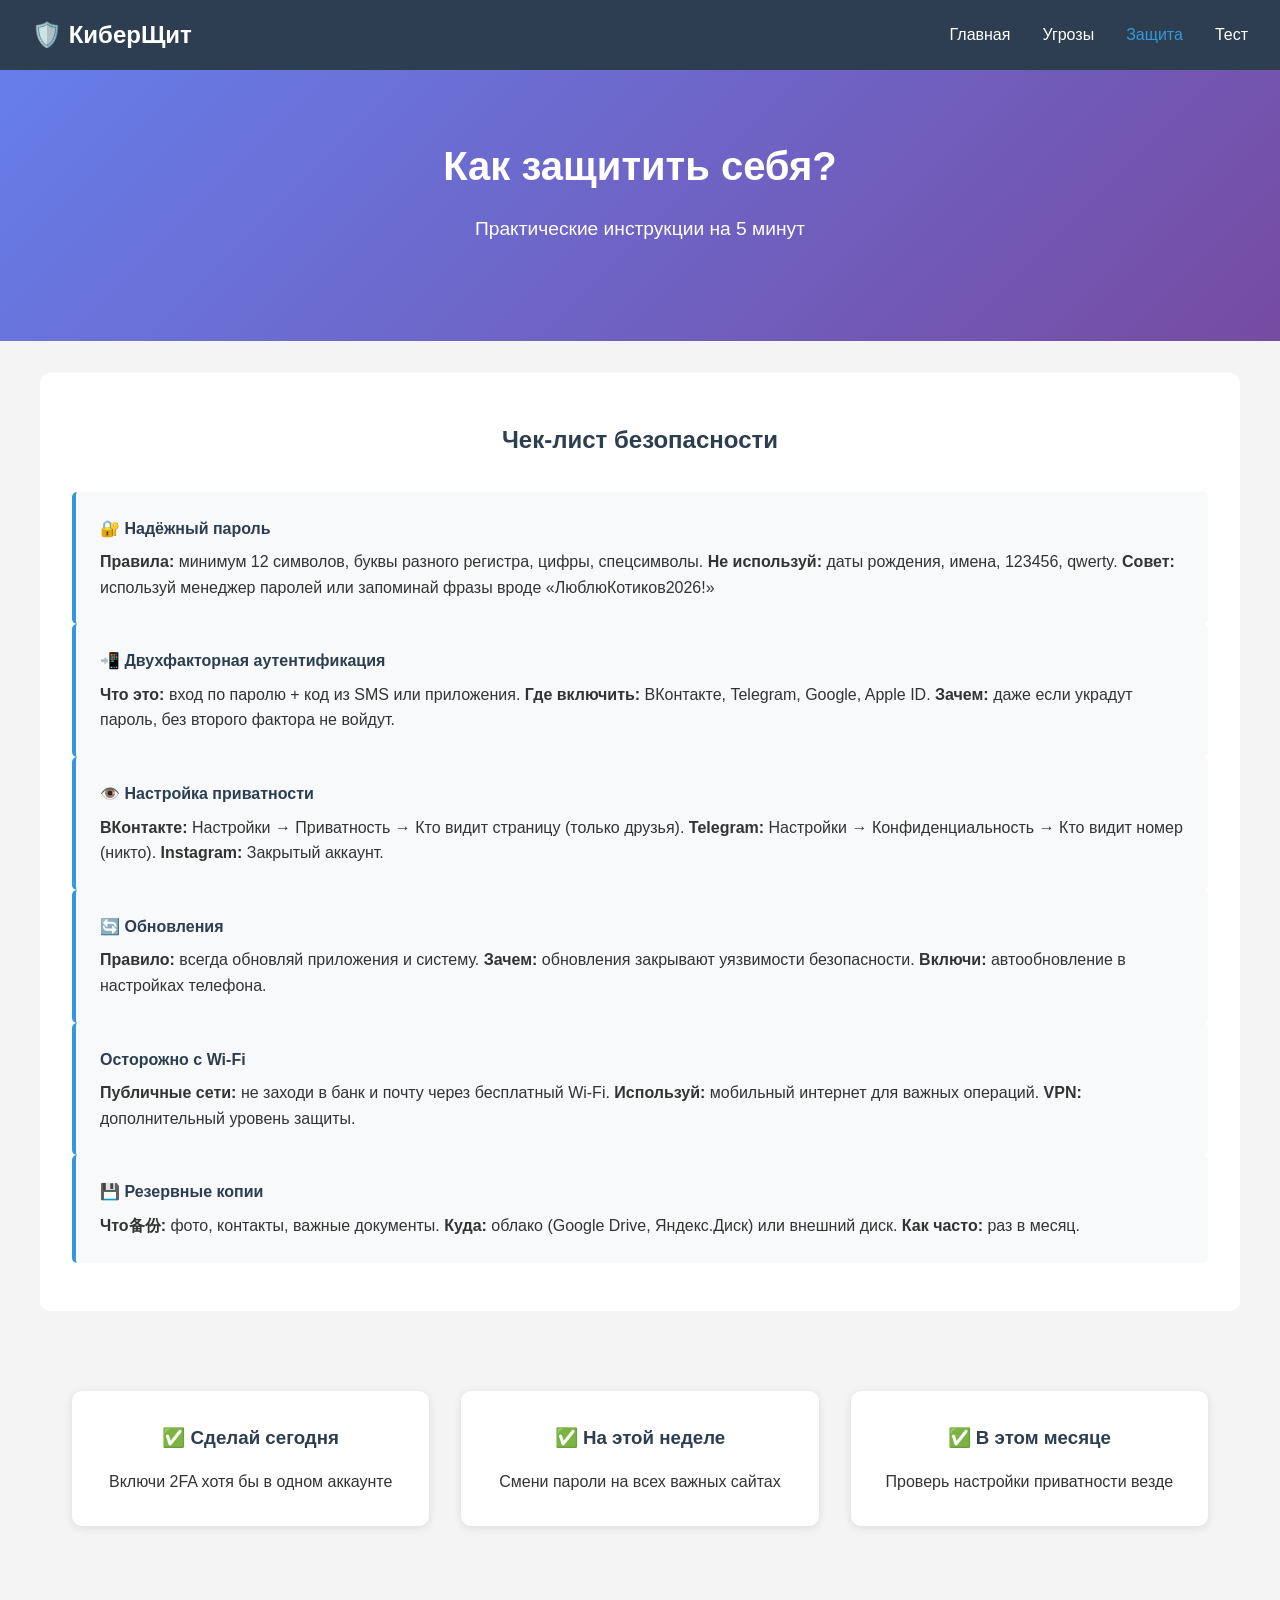
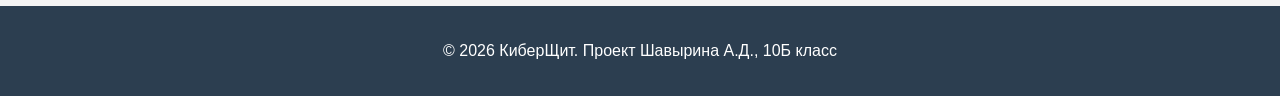
==== protection.html @ 32827936 "Add files via upload" ====
<!DOCTYPE html>
<html lang="ru">
<head>
    <meta charset="UTF-8">
    <meta name="viewport" content="width=device-width, initial-scale=1.0">
    <title>Защита - КиберЩит</title>
    <link rel="stylesheet" href="style.css">
</head>
<body>
    <header>
        <nav class="navbar">
            <div class="logo">🛡️ КиберЩит</div>
            <ul class="nav-links">
                <li><a href="index.html">Главная</a></li>
                <li><a href="threats.html">Угрозы</a></li>
                <li><a href="protection.html" class="active">Защита</a></li>
                <li><a href="test.html">Тест</a></li>
            </ul>
        </nav>
    </header>

    <main>
        <section class="hero">
            <h1>Как защитить себя?</h1>
            <p>Практические инструкции на 5 минут</p>
        </section>

        <section class="content-preview">
            <h2>Чек-лист безопасности</h2>
            
            <div class="preview-item">
                <h4>🔐 Надёжный пароль</h4>
                <p><strong>Правила:</strong> минимум 12 символов, буквы разного регистра, цифры, спецсимволы. <strong>Не используй:</strong> даты рождения, имена, 123456, qwerty. <strong>Совет:</strong> используй менеджер паролей или запоминай фразы вроде «ЛюблюКотиков2026!»</p>
            </div>

            <div class="preview-item">
                <h4>📲 Двухфакторная аутентификация</h4>
                <p><strong>Что это:</strong> вход по паролю + код из SMS или приложения. <strong>Где включить:</strong> ВКонтакте, Telegram, Google, Apple ID. <strong>Зачем:</strong> даже если украдут пароль, без второго фактора не войдут.</p>
            </div>

            <div class="preview-item">
                <h4>👁️ Настройка приватности</h4>
                <p><strong>ВКонтакте:</strong> Настройки → Приватность → Кто видит страницу (только друзья). <strong>Telegram:</strong> Настройки → Конфиденциальность → Кто видит номер (никто). <strong>Instagram:</strong> Закрытый аккаунт.</p>
            </div>

            <div class="preview-item">
                <h4>🔄 Обновления</h4>
                <p><strong>Правило:</strong> всегда обновляй приложения и систему. <strong>Зачем:</strong> обновления закрывают уязвимости безопасности. <strong>Включи:</strong> автообновление в настройках телефона.</p>
            </div>

            <div class="preview-item">
                <h4> Осторожно с Wi-Fi</h4>
                <p><strong>Публичные сети:</strong> не заходи в банк и почту через бесплатный Wi-Fi. <strong>Используй:</strong> мобильный интернет для важных операций. <strong>VPN:</strong> дополнительный уровень защиты.</p>
            </div>

            <div class="preview-item">
                <h4>💾 Резервные копии</h4>
                <p><strong>Что备份:</strong> фото, контакты, важные документы. <strong>Куда:</strong> облако (Google Drive, Яндекс.Диск) или внешний диск. <strong>Как часто:</strong> раз в месяц.</p>
            </div>
        </section>

        <section class="features">
            <div class="feature-card">
                <h3>✅ Сделай сегодня</h3>
                <p>Включи 2FA хотя бы в одном аккаунте</p>
            </div>
            <div class="feature-card">
                <h3>✅ На этой неделе</h3>
                <p>Смени пароли на всех важных сайтах</p>
            </div>
            <div class="feature-card">
                <h3>✅ В этом месяце</h3>
                <p>Проверь настройки приватности везде</p>
            </div>
        </section>
    </main>

    <footer>
        <p>© 2026 КиберЩит. Проект Шавырина А.Д., 10Б класс</p>
    </footer>
</body>
</html>
---- style.css ----
* {
    margin: 0;
    padding: 0;
    box-sizing: border-box;
}

body {
    font-family: 'Segoe UI', Tahoma, Geneva, Verdana, sans-serif;
    line-height: 1.6;
    color: #333;
    background-color: #f4f4f4;
}

/* Навигация */
.navbar {
    display: flex;
    justify-content: space-between;
    align-items: center;
    background: #2c3e50;
    padding: 1rem 2rem;
    position: sticky;
    top: 0;
    z-index: 100;
}

.logo {
    color: white;
    font-size: 1.5rem;
    font-weight: bold;
}

.nav-links {
    display: flex;
    list-style: none;
    gap: 2rem;
}

.nav-links a {
    color: white;
    text-decoration: none;
    transition: color 0.3s;
}

.nav-links a:hover,
.nav-links a.active {
    color: #3498db;
}

/* Главный блок */
.hero {
    background: linear-gradient(135deg, #667eea 0%, #764ba2 100%);
    color: white;
    text-align: center;
    padding: 4rem 2rem;
}

.hero h1 {
    font-size: 2.5rem;
    margin-bottom: 1rem;
}

.hero p {
    font-size: 1.2rem;
    margin-bottom: 2rem;
}

.btn {
    display: inline-block;
    background: #e74c3c;
    color: white;
    padding: 0.8rem 2rem;
    text-decoration: none;
    border-radius: 5px;
    transition: background 0.3s;
}

.btn:hover {
    background: #c0392b;
}

/* Карточки */
.features {
    display: grid;
    grid-template-columns: repeat(auto-fit, minmax(250px, 1fr));
    gap: 2rem;
    padding: 3rem 2rem;
    max-width: 1200px;
    margin: 0 auto;
}

.feature-card {
    background: white;
    padding: 2rem;
    border-radius: 10px;
    text-align: center;
    box-shadow: 0 2px 10px rgba(0,0,0,0.1);
}

.feature-card h3 {
    margin-bottom: 1rem;
    color: #2c3e50;
}

/* Контент */
.content-preview {
    background: white;
    padding: 3rem 2rem;
    margin: 2rem auto;
    max-width: 1200px;
    border-radius: 10px;
}

.content-preview h2 {
    text-align: center;
    margin-bottom: 2rem;
    color: #2c3e50;
}

.preview-grid {
    display: grid;
    grid-template-columns: repeat(auto-fit, minmax(250px, 1fr));
    gap: 1.5rem;
}

.preview-item {
    padding: 1.5rem;
    background: #f8f9fa;
    border-radius: 5px;
    border-left: 4px solid #3498db;
}

.preview-item h4 {
    margin-bottom: 0.5rem;
    color: #2c3e50;
}

/* Подвал */
footer {
    background: #2c3e50;
    color: white;
    text-align: center;
    padding: 2rem;
    margin-top: 2rem;
}

/* Адаптивность для мобильных */
@media (max-width: 768px) {
    .navbar {
        flex-direction: column;
        gap: 1rem;
    }
    
    .nav-links {
        gap: 1rem;
    }
    
    .hero h1 {
        font-size: 1.8rem;
    }
}
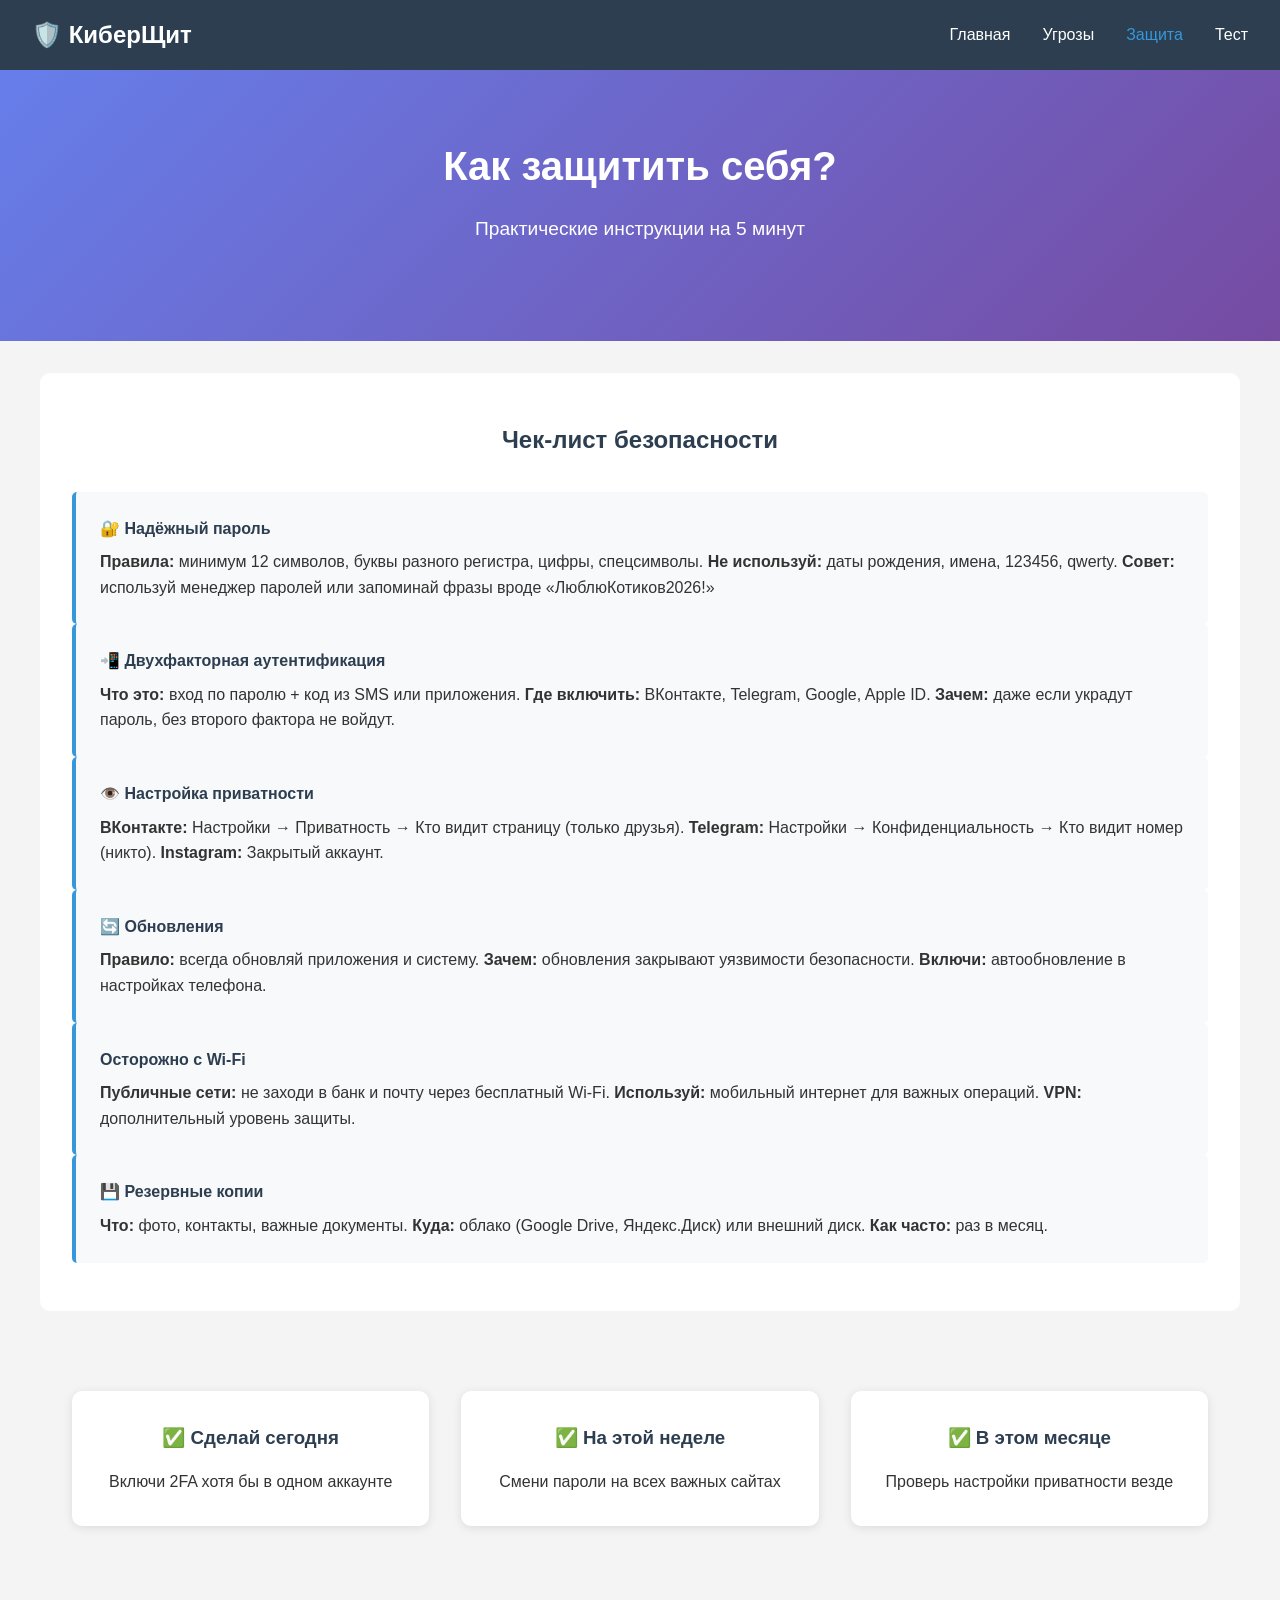
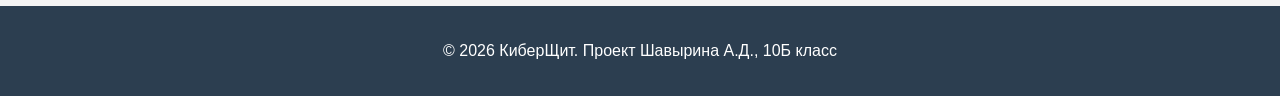
==== commit 76ada89b: "Update protection.html" ====
--- a/protection.html
+++ b/protection.html
@@ -55,7 +55,7 @@
 
             <div class="preview-item">
                 <h4>💾 Резервные копии</h4>
-                <p><strong>Что备份:</strong> фото, контакты, важные документы. <strong>Куда:</strong> облако (Google Drive, Яндекс.Диск) или внешний диск. <strong>Как часто:</strong> раз в месяц.</p>
+                <p><strong>Что:</strong> фото, контакты, важные документы. <strong>Куда:</strong> облако (Google Drive, Яндекс.Диск) или внешний диск. <strong>Как часто:</strong> раз в месяц.</p>
             </div>
         </section>
 
@@ -79,4 +79,4 @@
         <p>© 2026 КиберЩит. Проект Шавырина А.Д., 10Б класс</p>
     </footer>
 </body>
-</html>+</html>
